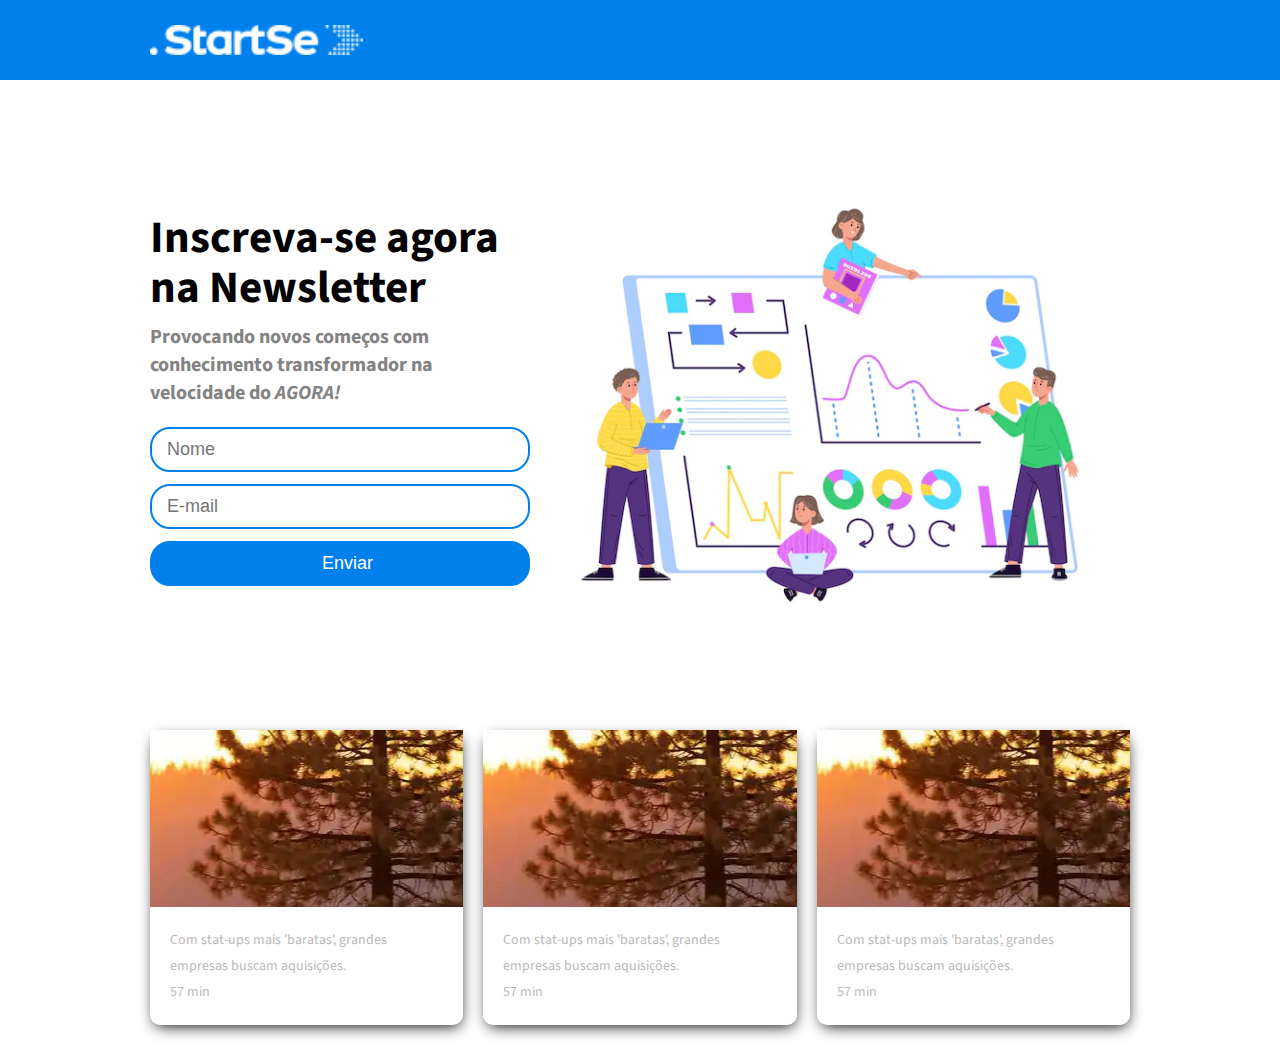
==== index.html @ f58ad72b "first commit" ====
<!DOCTYPE html>
<html lang="pt-br">

    <head>
        <meta charset="UTF-8">
        <meta http-equiv="X-UA-Compatible" content="IE=edge">
        <meta name="viewport" content="width=device-width, initial-scale=1.0">
        <link rel="icon" type="image/x-icon" h-ref="images/favicon.ico">
        <link rel="stylesheet" href="css/style.css">
        <link rel="stylesheet" href="css/responsive.css">   
        <title>Newsletter</title>
    </head>

    <body>
        <header>
            <div class="container">
                <img src="./images/image.png" alt="logo">
                <div class="menu-section">
                    <div class="container-menu">
                        <input type="checkbox" id="checkbox-menu"/>
                        <label class="menu-button-container" for="checkbox-menu">
                            <span></span>
                            <span></span>
                            <span></span>
                        </label>
                        <nav>
                            <uL>
                                <li>
                                    <a href="#">Home</a>
                                </li>
                                <li>
                                    <a href="#">Artigos</a>
                                </li>
                                <li>
                                    <a href="#">Contato</a>
                                </li>
                            </uL>
                        </nav>
                    </div>
                </div>
            </div>
        </header>

        <main>
            <div class="container-main">
                <div>
                    <h2><span>Inscreva-se agora</span></h2>
                    <h2>na Newsletter</h2>
                    <h3>Provocando novos começos com conhecimento transformador
                        na velocidade do <em>AGORA!</em>
                    </h3>
                    <form>
                        <input type="text" placeholder="Nome" />
                        <input type="email" placeholder="E-mail" />
                        <input type="submit" value="Enviar" />                    
                    </form>
                </div>
                <img src="images/register.webp" alt="imagem de uma palestra">
            </div>
        </main>
        
        <section class="cards">
            <div class="card">
                <div class="image">
                    <img src="images/unicornio.webp" alt="">
                </div>

                <div class="content">
                    <p class="title text--medium">
                        Com stat-ups mais 'baratas', grandes empresas buscam aquisições.
                    </p>
                    <div class="info">
                        <p class="text--medium">57 min</p>
                    </div>
                </div>
            </div>

            <div class="card">
                <div class="image">
                    <img src="images/unicornio.webp" alt="">
                </div>

                <div class="content">
                    <p class="title text--medium">
                        Com stat-ups mais 'baratas', grandes empresas buscam aquisições.
                    </p>
                    <div class="info">
                        <p class="text--medium">57 min</p>
                    </div>
                </div>
            </div>

            <div class="card">
                <div class="image">
                    <img src="images/unicornio.webp" alt="">
                </div>

                <div class="content">
                    <p class="title text--medium">
                        Com stat-ups mais 'baratas', grandes empresas buscam aquisições.
                    </p>
                    <div class="info">
                        <p class="text--medium">57 min</p>
                    </div>
                </div>
            </div>
        </section>
        
    </body>
</html>
---- css/style.css ----
@import url('https://fonts.googleapis.com/css2?family=Source+Sans+Pro:ital,wght@0,300;0,400;0,700;1,400&display=swap');

* {
    box-sizing: border-box;
    margin: 0;
    padding: 0;
    outline: 0;
}

html, body {
    height:100vh; /*altura 100% da viewport */
    font-family: "Source Sans Pro", 'Times New Roman';
    text-rendering: optimizeLegibility; /*melhora qualidade do texto*/
    -webkit-font-smoothing: antialiased /*qualidade da resolução da letra*/
}

/* HEADER */

header {
    background-color: #0080ED;
}

header .container {
    display: flex;
    align-items: center;
    justify-content: space-between; /*space evenly ajusta igualmente os espaços*/
    max-width: 980px;
    height: 80px;
    margin: auto;
}

header nav ul {
    display: flex;
}

header nav ul li {
    list-style: none;
}

header nav ul a {
    text-decoration: none;
    color: white;
    text-transform: uppercase;
    font-size: 18px;
    padding: 24px;
    transition: all 250ms linear 0s;
}

header nav ul li a:hover {
    background: rgba(255, 255, 255, 0.15);
}

header .container img {
    height: 30px;
}

/* MAIN */

main {
    margin-bottom: 100px;
}

main .container-main {
    display: flex;
    align-items: center;
    justify-content: space-between;
    max-width: 980px;
    margin: 100px auto 0px auto;
}

h2 {
    color: black;
    font-size: 45px;
    line-height: 50px;
    font-weight: bold;
}

h3 {
    color: rgb(131, 131, 131);
    font-size: 20px;
    margin: 10px 0;
}

form {
    margin-top: 20px;
}

form input {
    width: 380px;
    padding-left: 15px;
    font-size: 18px;
    height: 45px;
    margin-bottom: 12px;
    border-radius: 20px;
    border: 2px solid #0080ED;
}

form [type="submit"] {
    background-color: #0080ED;
    color: white;
}

form [type="submit"]:hover {
    cursor: pointer;
}

main .container-main img {
    width: 600px;
}

/* CARDS */

.cards {
    width: 90%;
    max-width: 980px;
    margin: auto;
    display: grid;
    grid-template-columns: repeat(auto-fit, minmax(250px, 1fr));
    grid-gap: 20px;
}

.text--medium {
    font-size: 14px;
    line-height: 26px;
    font-weight: 400;
    color: rgb(187, 185, 185);
}

.card {
    display: flex;
    flex-direction: column;
    cursor: pointer;
    box-shadow: 1px 5px 15px -4px black;
    transition: all 0.3s ease 0s;
    border-radius: 10px;
    margin-bottom: 25px;
}

.card:hover {
    transform: translateY(-7px);
}

.image {
    width: 100%;
    padding-top: 56.25%;
    overflow: hidden;
    position: relative;
}

.image img {
    position: absolute;
    border-radius: 10px;
    top: 50%;
    left: 50%;
    transform: translate(-75%, -20%);
}

.content {
    margin: 20px
}

.title {
    margin-bottom: 0;
}
---- css/responsive.css ----
@media (max-width: 1000px) {
    main .container-main div {
        margin: auto;
    }

    main .container-main img {
        display: none
    }

    h2 {
        margin-left: 50px;
    }

    div h3 {
        margin-left: 50px;
    }

    form {
        display: flex;
        align-items: center;
        width: 100%;
        padding-top: 30px;
        text-align: center;
        flex-direction: column;
    }

    form input {
        margin-top: 10px;
    }
}

@media (min-width: 631px) {
    .container-menu {
        display: none;
    }
}

@media (max-width: 1000px) {
    .container {
        padding: 0 20px;
    }
}

@media (max-width: 630px) {
    nav {
        display: none;
    }

    main .container-menu img {
            display: none;
    }

    .container-menu {
        height: 100%;
        display: flex;
        align-items: center;
        justify-content: center;
    }

    #checkbox-menu {
        position: absolute;
        opacity: 0;
    }

    label {
        cursor: pointer;
        position: relative;
        display: block;
        height: 22px;
        width: 30px;
    }

    label span {
        position: absolute;
        display: block;
        height: 5px;
        width: 100%;
        background: white;
        border-radius: 30px;
        transition: 0.25s ease-in-out;

    }

    label span:nth-child(1) {
        top: 0;
    }

    label span:nth-child(2) {
        top: 8px;
    }

    label span:nth-child(3) {
        top: 16px;
    }

    #checkbox-menu:checked + label span:nth-child(1) {
        transform: rotate(-45deg);
        top: 8px;        
    }

    #checkbox-menu:checked + label span:nth-child(2) {
        opacity: 0;        
    }

    #checkbox-menu:checked + label span:nth-child(3) {
        transform: rotate(45deg);
        top: 8px;        
    }

    
    
}
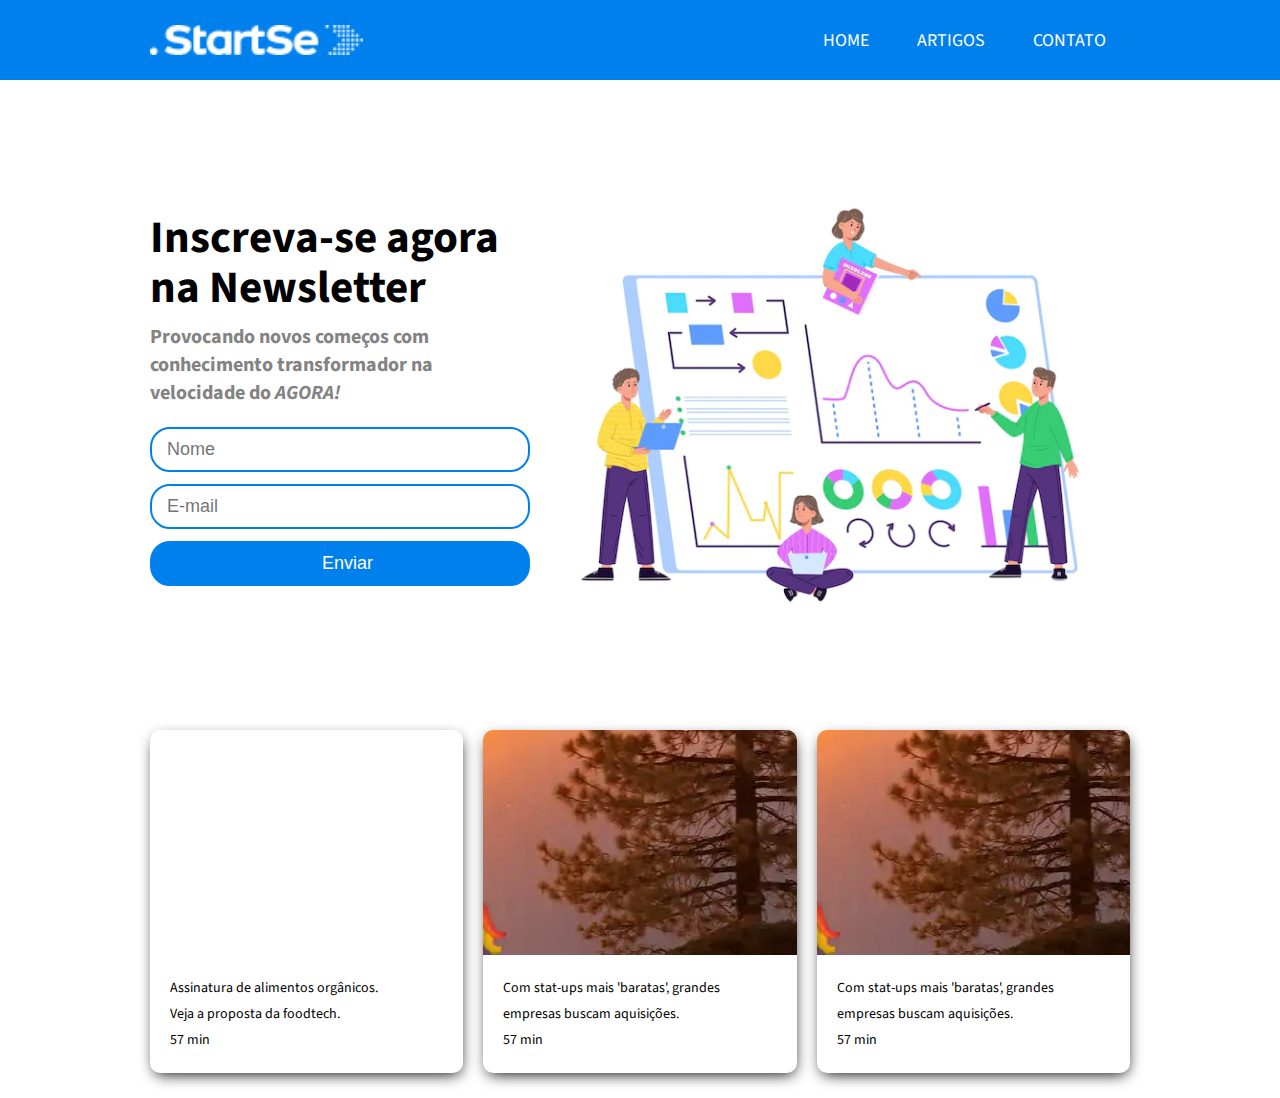
==== commit 9c05a92c: "Adiciona fav icon" ====
--- a/index.html
+++ b/index.html
@@ -5,7 +5,7 @@
         <meta charset="UTF-8">
         <meta http-equiv="X-UA-Compatible" content="IE=edge">
         <meta name="viewport" content="width=device-width, initial-scale=1.0">
-        <link rel="icon" type="image/x-icon" h-ref="images/favicon.ico">
+        <link rel="icon" type="image/x-icon" href="./images/favicon.ico">
         <link rel="stylesheet" href="css/style.css">
         <link rel="stylesheet" href="css/responsive.css">   
         <title>Newsletter</title>
@@ -24,12 +24,12 @@
                             <span></span>
                         </label>
                         <nav>
-                            <uL>
+                            <uL class="menu">
                                 <li>
-                                    <a href="#">Home</a>
+                                    <a href="#home">Home</a>
                                 </li>
                                 <li>
-                                    <a href="#">Artigos</a>
+                                    <a href="#artigos">Artigos</a>
                                 </li>
                                 <li>
                                     <a href="#">Contato</a>
@@ -41,7 +41,7 @@
             </div>
         </header>
 
-        <main>
+        <main id="home">
             <div class="container-main">
                 <div>
                     <h2><span>Inscreva-se agora</span></h2>
@@ -59,22 +59,24 @@
             </div>
         </main>
         
-        <section class="cards">
-            <div class="card">
-                <div class="image">
-                    <img src="images/unicornio.webp" alt="">
-                </div>
+        <section id="artigos" class="cards">
+            <a href="./artigos/alimentos-organicos.html">
+                <div class="card">
+                    <div class="image">
+                        <img src="images/alimentos-organicos.jpg" alt="">
+                    </div>
 
-                <div class="content">
-                    <p class="title text--medium">
-                        Com stat-ups mais 'baratas', grandes empresas buscam aquisições.
-                    </p>
-                    <div class="info">
-                        <p class="text--medium">57 min</p>
+                    <div class="content">
+                        <p class="title text--medium">
+                            Assinatura de alimentos orgânicos.<br>
+                            Veja a proposta da foodtech.
+                        </p>
+                        <div class="info">
+                            <p class="text--medium">57 min</p>
+                        </div>
                     </div>
                 </div>
-            </div>
-
+            </a>
             <div class="card">
                 <div class="image">
                     <img src="images/unicornio.webp" alt="">
--- a/css/style.css
+++ b/css/style.css
@@ -8,7 +8,7 @@
 }
 
 html, body {
-    height:100vh; /*altura 100% da viewport */
+    height:100vh; /*altura 100% da viewport (remover) */
     font-family: "Source Sans Pro", 'Times New Roman';
     text-rendering: optimizeLegibility; /*melhora qualidade do texto*/
     -webkit-font-smoothing: antialiased /*qualidade da resolução da letra*/
@@ -52,6 +52,10 @@
 
 header .container img {
     height: 30px;
+}
+
+#checkbox-menu {
+    display: none;
 }
 
 /* MAIN */
@@ -98,10 +102,14 @@
 form [type="submit"] {
     background-color: #0080ED;
     color: white;
+    transition: 0.5s;
 }
 
 form [type="submit"]:hover {
     cursor: pointer;
+    background-color: rgba(0, 128, 237, 0.90);
+    transform: translateY(-2px);
+
 }
 
 main .container-main img {
@@ -110,6 +118,10 @@
 
 /* CARDS */
 
+a {
+    text-decoration: none;
+}
+
 .cards {
     width: 90%;
     max-width: 980px;
@@ -117,13 +129,14 @@
     display: grid;
     grid-template-columns: repeat(auto-fit, minmax(250px, 1fr));
     grid-gap: 20px;
+    border-radius: 10px;
 }
 
 .text--medium {
     font-size: 14px;
     line-height: 26px;
     font-weight: 400;
-    color: rgb(187, 185, 185);
+    color: black;
 }
 
 .card {
@@ -142,16 +155,18 @@
 
 .image {
     width: 100%;
-    padding-top: 56.25%;
+    padding-top: 56.25%0;
     overflow: hidden;
     position: relative;
+    border-radius: 10px 10px 0 0;
+    height: 225px;
 }
 
 .image img {
     position: absolute;
     border-radius: 10px;
-    top: 50%;
-    left: 50%;
+    top: 5%;
+    left: 60%;
     transform: translate(-75%, -20%);
 }
 
--- a/css/responsive.css
+++ b/css/responsive.css
@@ -29,12 +29,6 @@
     }
 }
 
-@media (min-width: 631px) {
-    .container-menu {
-        display: none;
-    }
-}
-
 @media (max-width: 1000px) {
     .container {
         padding: 0 20px;
@@ -42,24 +36,45 @@
 }
 
 @media (max-width: 630px) {
-    nav {
-        display: none;
+
+    .menu-button-container {
+        display: flex;
+    }
+
+    .menu {
+        position: absolute;
+        margin-top: 30px;
+        flex-direction: column;
+        width: 100vw;
+        justify-content: center;
+        align-items: center;
+        left: 100%;
+        transform: translateX(100vw);
+        transition: 0.5s ease transform;
+    }
+
+    .menu>li { /* '>' filho direto do elemento*/
+        display: flex;
+        justify-content: center;
+        margin: 0px;
+        padding: 0px;
+        width:100%;
+        color: white;
+        background-color: #0080ED;
+        border-radius: 5px;
+    }
+
+    .menu>li:not(last-child) {
+        border-bottom: 1px solid white;
+    }
+
+    .menu li a {
+        flex: 1; /*ocupa todo espaço disponível*/
+        text-align: center;
     }
 
     main .container-menu img {
             display: none;
-    }
-
-    .container-menu {
-        height: 100%;
-        display: flex;
-        align-items: center;
-        justify-content: center;
-    }
-
-    #checkbox-menu {
-        position: absolute;
-        opacity: 0;
     }
 
     label {
@@ -107,6 +122,13 @@
         top: 8px;        
     }
 
-    
+    nav .menu {
+        width: 100%;
+    }
+
+    #checkbox-menu:checked~nav .menu {
+        transform: translateX(-100%);
+        transition: 0.5s ease transform;
+    }
     
 }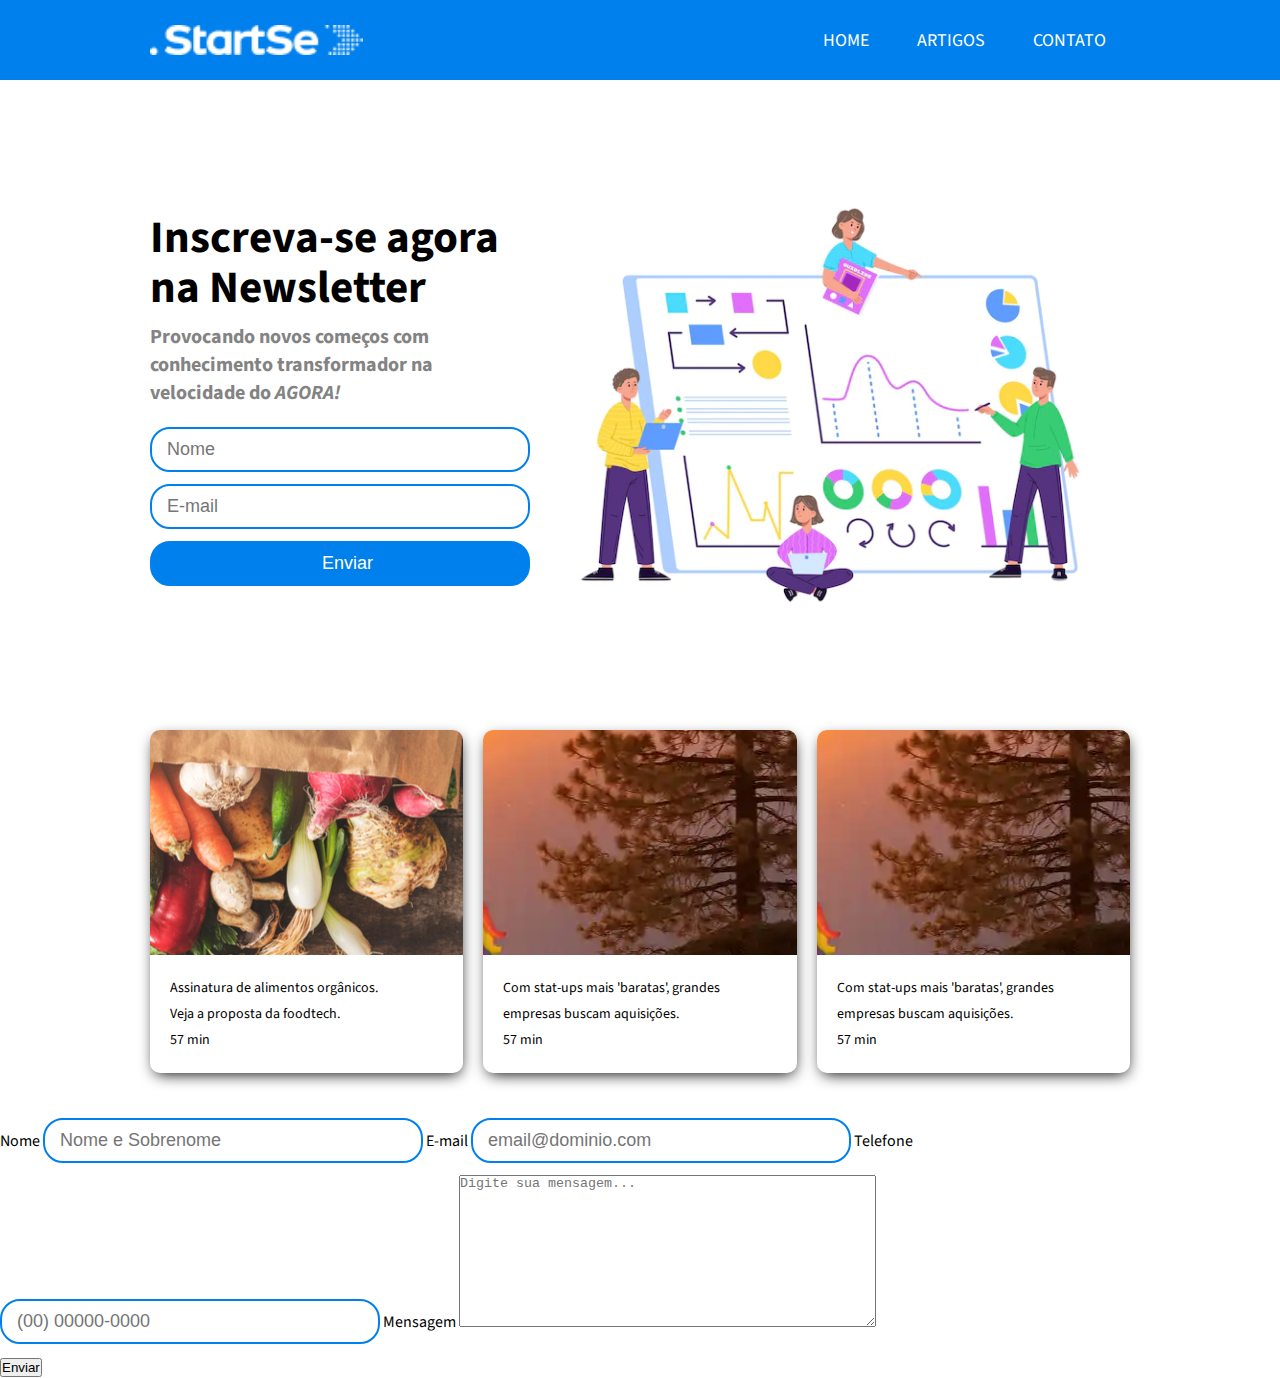
==== commit eaa59406: "Implementa seção contato" ====
--- a/index.html
+++ b/index.html
@@ -32,7 +32,7 @@
                                     <a href="#artigos">Artigos</a>
                                 </li>
                                 <li>
-                                    <a href="#">Contato</a>
+                                    <a href="#contato">Contato</a>
                                 </li>
                             </uL>
                         </nav>
@@ -108,5 +108,31 @@
             </div>
         </section>
         
+        <section id="contato" class="contato">
+            
+            <form class="form-contato">
+                                
+                <label for="nomesobrenome">Nome</label>
+                <input type="text" id="nomesobrenome" class="input-padrao" required placeholder="Nome e Sobrenome">
+
+                <label for="email">E-mail</label>
+                <input type="email" id="email" class="input-padrao" required placeholder="email@dominio.com">
+
+                <label for="telefone">Telefone</label>
+                <input type="tel" id="telefone" class="input-padrao"required placeholder="(00) 00000-0000">
+
+                <label id="mensagem">Mensagem</label>
+                <textarea cols=50" rows="10" id="mensagem" class="input-padrao" placeholder="Digite sua mensagem..."></textarea>
+            
+            </form>
+            <div class="botao-envio">
+
+                <input type="submit" value="Enviar" class="enviar">
+
+            </div>
+
+
+        </section>
+        
     </body>
 </html>--- a/css/responsive.css
+++ b/css/responsive.css
@@ -82,7 +82,6 @@
         position: relative;
         display: block;
         height: 22px;
-        width: 30px;
     }
 
     label span {
@@ -130,5 +129,9 @@
         transform: translateX(-100%);
         transition: 0.5s ease transform;
     }
+
+    .botao-envio {
+        text-align: center;
+    }
     
 }